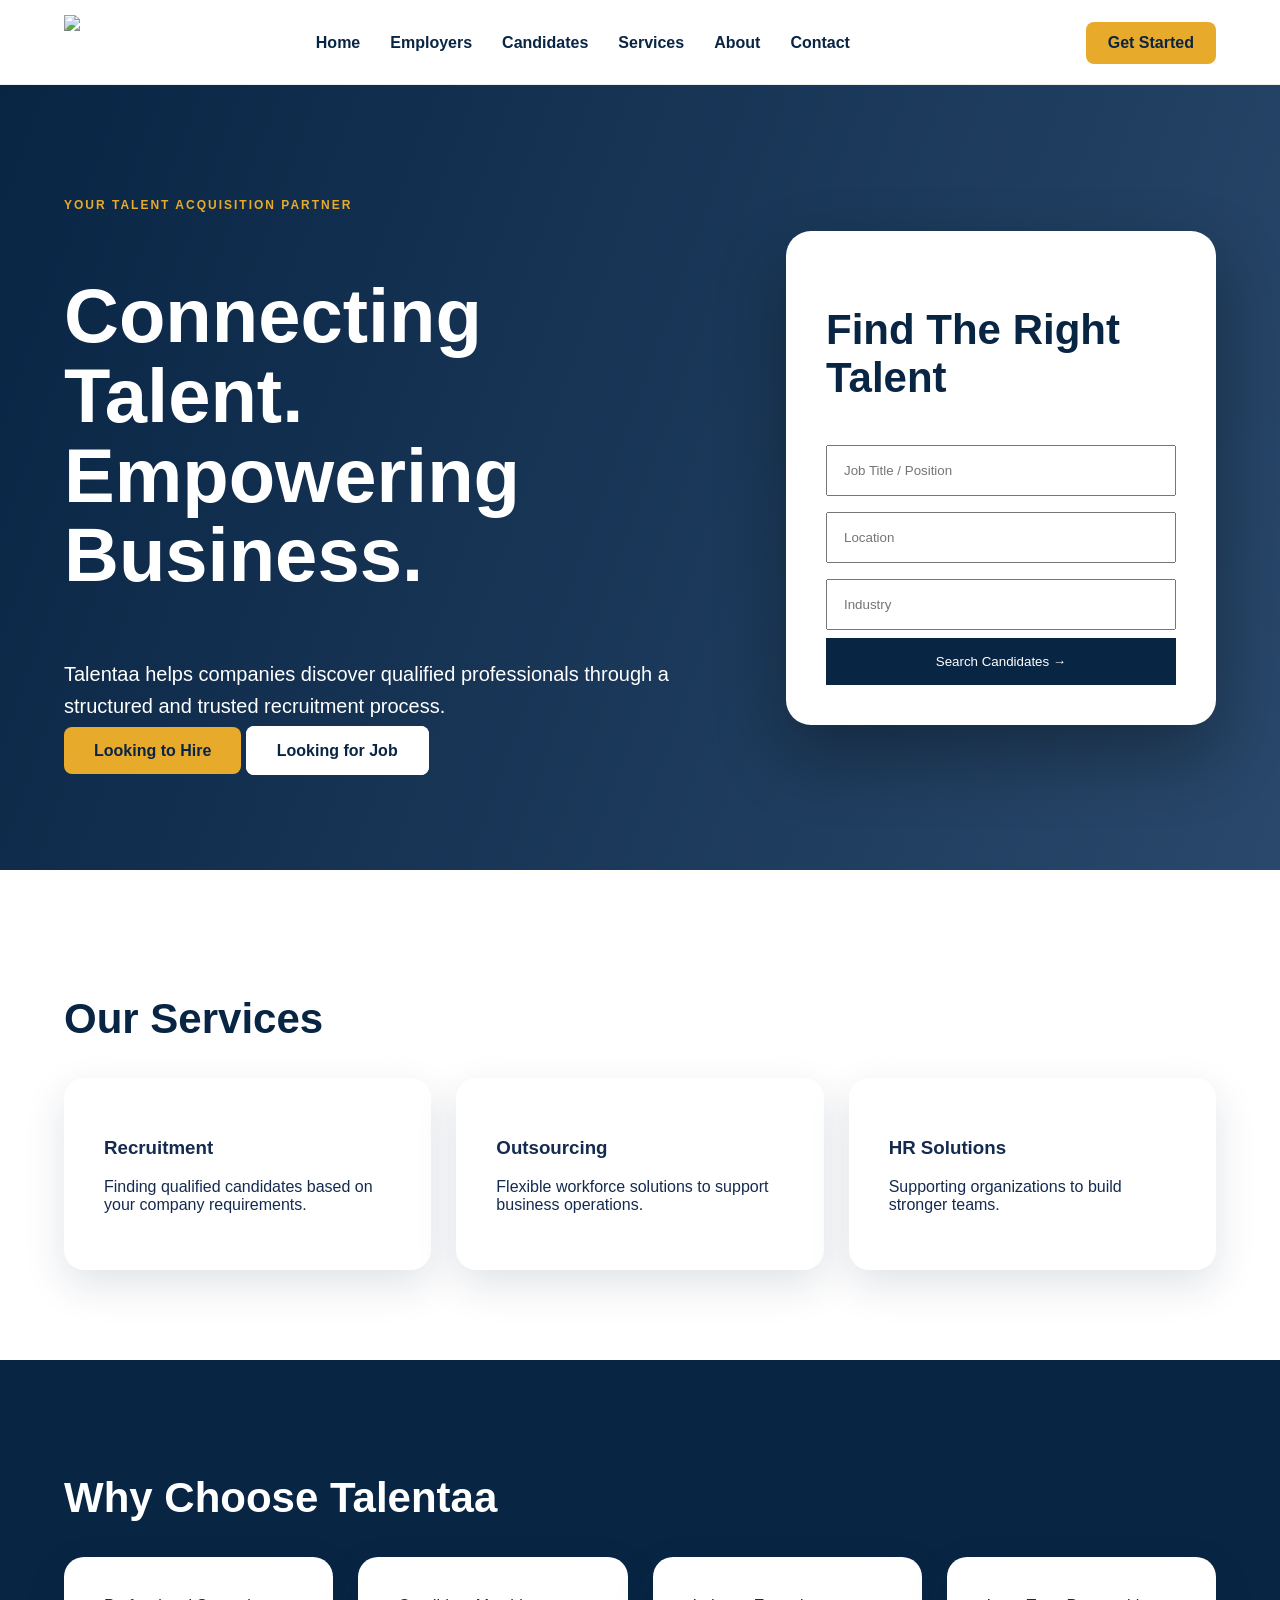
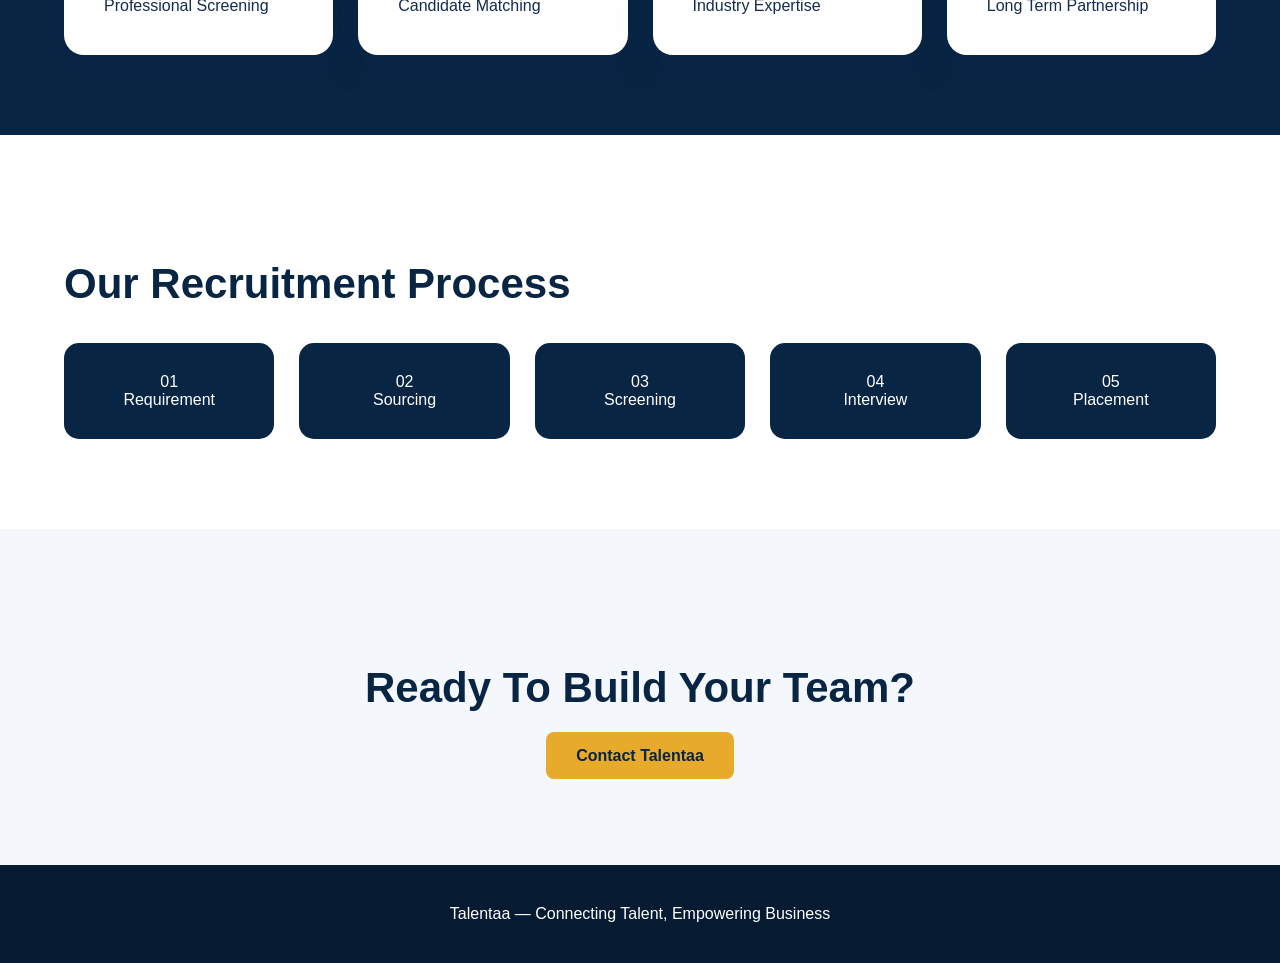
==== index.html @ 890870e4 "Add files via upload" ====
<!DOCTYPE html>
<html lang="en">
<head>
<meta charset="UTF-8">
<meta name="viewport" content="width=device-width, initial-scale=1.0">
<title>Talentaa</title>
<link rel="stylesheet" href="style.css">
</head>
<body>
<header>
<div class="container nav">
<img src="assets/logo.png" class="logo">
<nav><a>Home</a><a>Employers</a><a>Candidates</a><a>Services</a><a>About</a><a>Contact</a></nav>
<a class="btn small">Get Started</a>
</div>
</header>

<section class="hero">
<div class="container hero-grid">
<div>
<span>YOUR TALENT ACQUISITION PARTNER</span>
<h1>Connecting Talent.<br>Empowering Business.</h1>
<p>Talentaa helps companies discover qualified professionals through a structured and trusted recruitment process.</p>
<a class="btn">Looking to Hire</a>
<a class="btn white">Looking for Job</a>
</div>
<div class="search-card">
<h2>Find The Right Talent</h2>
<input placeholder="Job Title / Position">
<input placeholder="Location">
<input placeholder="Industry">
<button>Search Candidates →</button>
</div>
</div>
</section>

<section class="section"><div class="container">
<h2>Our Services</h2>
<div class="cards">
<div class="card"><h3>Recruitment</h3><p>Finding qualified candidates based on your company requirements.</p></div>
<div class="card"><h3>Outsourcing</h3><p>Flexible workforce solutions to support business operations.</p></div>
<div class="card"><h3>HR Solutions</h3><p>Supporting organizations to build stronger teams.</p></div>
</div></div></section>

<section class="dark"><div class="container">
<h2>Why Choose Talentaa</h2>
<div class="features"><div>Professional Screening</div><div>Candidate Matching</div><div>Industry Expertise</div><div>Long Term Partnership</div></div>
</div></section>

<section class="section"><div class="container">
<h2>Our Recruitment Process</h2>
<div class="process"><div>01<br>Requirement</div><div>02<br>Sourcing</div><div>03<br>Screening</div><div>04<br>Interview</div><div>05<br>Placement</div></div>
</div></section>

<section class="cta"><h2>Ready To Build Your Team?</h2><a class="btn">Contact Talentaa</a></section>
<footer>Talentaa — Connecting Talent, Empowering Business</footer>
</body>
</html>
---- style.css ----
*{box-sizing:border-box}body{margin:0;font-family:Arial;color:#142b4f}.container{width:90%;max-width:1500px;margin:auto}
header{height:85px;border-bottom:1px solid #eee}.nav{height:85px;display:flex;align-items:center;justify-content:space-between}.logo{height:55px;width:auto}
nav{display:flex;gap:30px}nav a{font-weight:bold;color:#092544}
.btn{background:#e8aa2b;color:#092544;padding:15px 30px;border-radius:8px;font-weight:bold;text-decoration:none}.small{padding:12px 22px}.white{background:white;border:1px solid white}
.hero{background:linear-gradient(110deg,#092544,#29486b);padding:110px 0;color:white}.hero-grid{display:grid;grid-template-columns:1fr 430px;gap:90px;align-items:center}
.hero span{color:#e8aa2b;letter-spacing:2px;font-size:12px;font-weight:bold}h1{font-size:76px;line-height:1.05}.hero p{font-size:20px;line-height:1.6}
.search-card{background:white;color:#092544;padding:40px;border-radius:25px;box-shadow:0 30px 70px #0005}.search-card input{width:100%;padding:16px;margin:8px 0}.search-card button{width:100%;padding:16px;background:#092544;color:white;border:0}
.section{padding:90px 0}h2{font-size:42px;color:#092544}.cards,.features,.process{display:grid;gap:25px}.cards{grid-template-columns:repeat(3,1fr)}.card,.features div{padding:40px;background:white;border-radius:20px;box-shadow:0 15px 40px #09254420;transition:.3s}.card:hover,.features div:hover{transform:translateY(-8px)}
.dark{background:#092544;padding:80px 0}.dark h2{color:white}.features{grid-template-columns:repeat(4,1fr)}.process{grid-template-columns:repeat(5,1fr)}.process div{background:#092544;color:white;padding:30px;border-radius:15px;text-align:center}.cta{padding:100px;text-align:center;background:#f4f7fb}footer{background:#061b32;color:white;padding:40px;text-align:center}
@media(max-width:900px){nav{display:none}.hero-grid,.cards,.features,.process{grid-template-columns:1fr}h1{font-size:44px}}
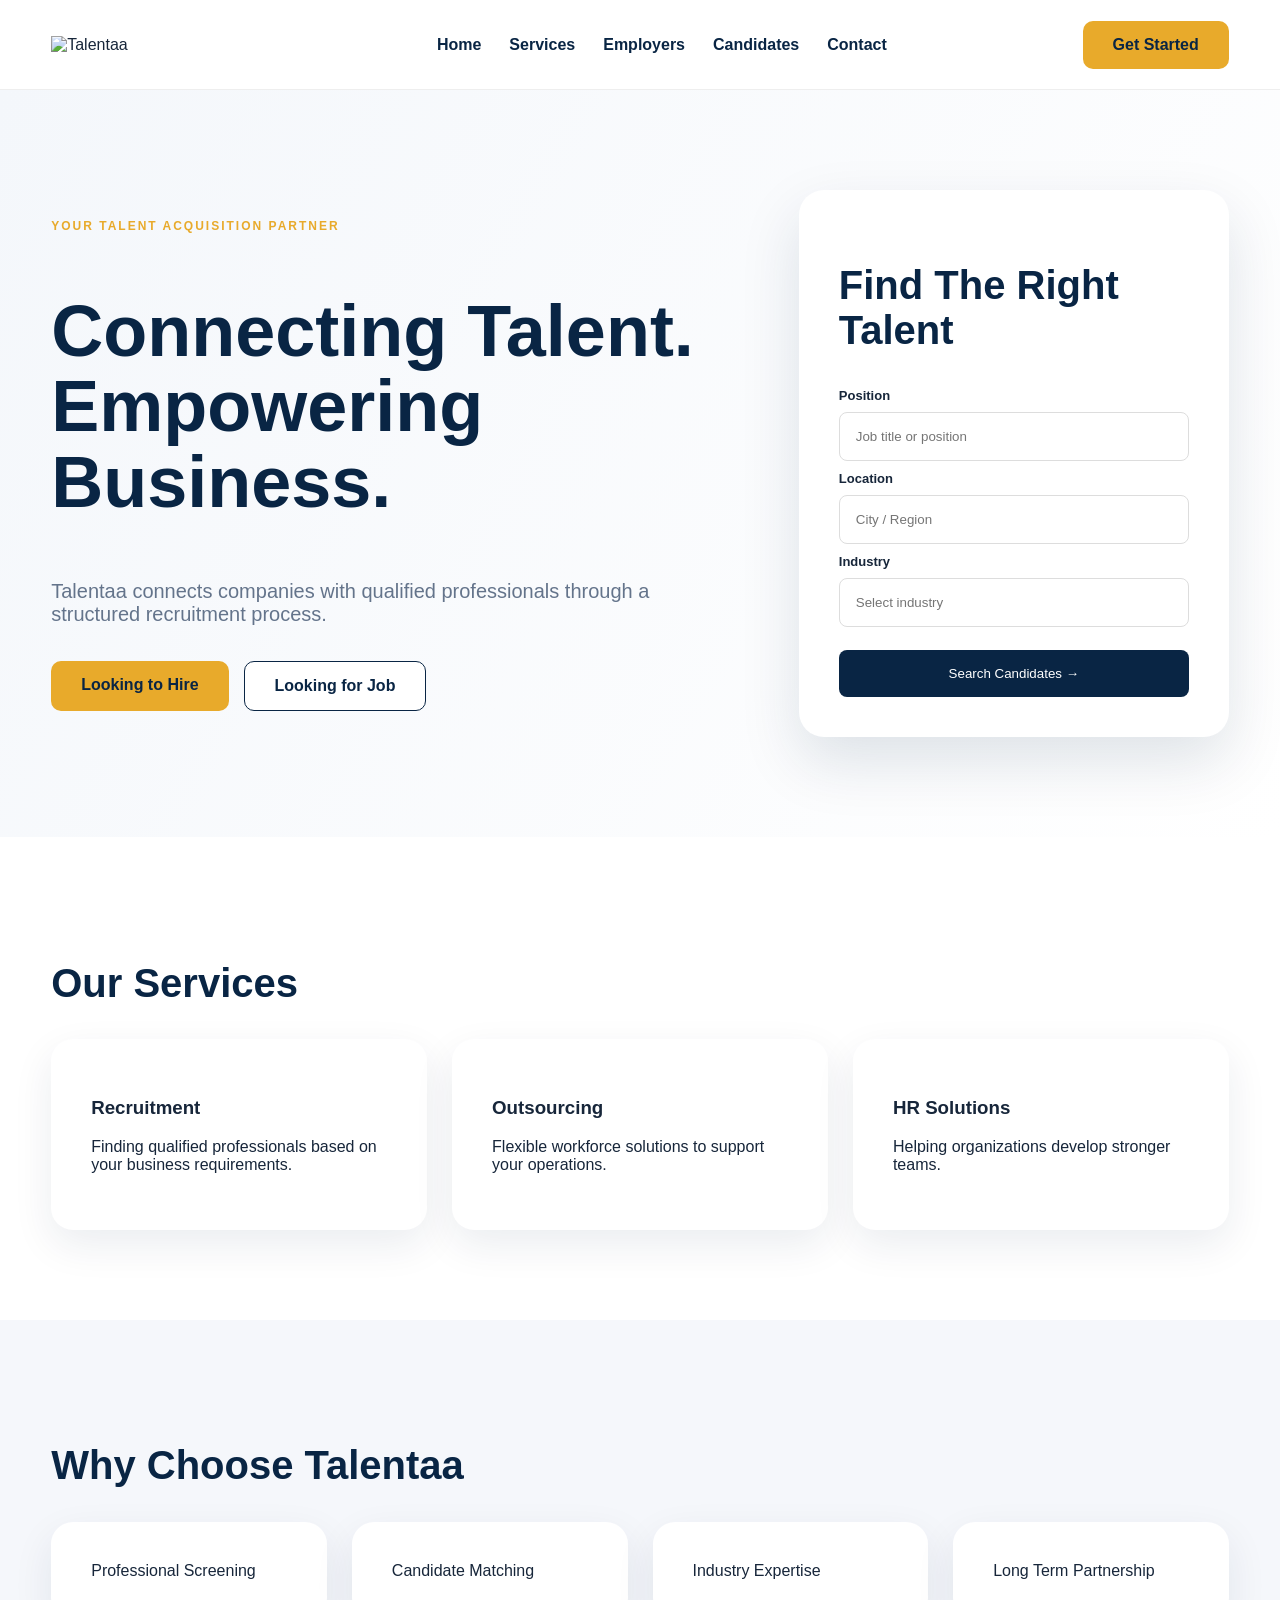
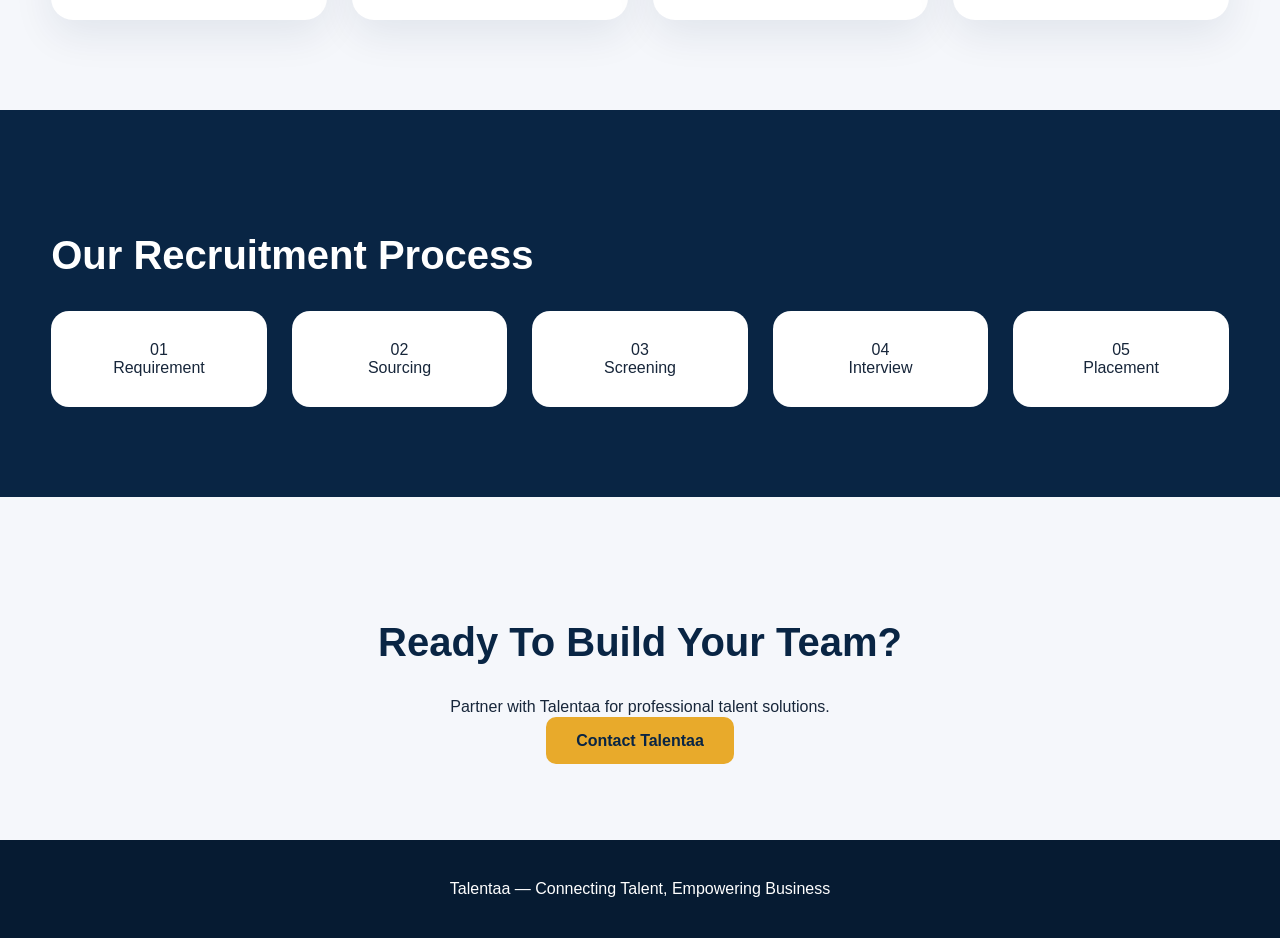
==== commit 7fa42b5d: "Add files via upload" ====
--- a/index.html
+++ b/index.html
@@ -1,58 +1,127 @@
 <!DOCTYPE html>
-<html lang="en">
+<html lang="id">
 <head>
 <meta charset="UTF-8">
 <meta name="viewport" content="width=device-width, initial-scale=1.0">
-<title>Talentaa</title>
+<title>Talentaa | Recruitment Partner</title>
 <link rel="stylesheet" href="style.css">
 </head>
 <body>
+
 <header>
 <div class="container nav">
-<img src="assets/logo.png" class="logo">
-<nav><a>Home</a><a>Employers</a><a>Candidates</a><a>Services</a><a>About</a><a>Contact</a></nav>
-<a class="btn small">Get Started</a>
+
+<div class="brand">
+<img src="assets/logo.png" class="logo" alt="Talentaa">
+</div>
+
+<nav>
+<a href="#">Home</a>
+<a href="#services">Services</a>
+<a href="#employer">Employers</a>
+<a href="#candidate">Candidates</a>
+<a href="#contact">Contact</a>
+</nav>
+
+<a class="btn">Get Started</a>
+
 </div>
 </header>
 
 <section class="hero">
-<div class="container hero-grid">
-<div>
+<div class="container hero-layout">
+
+<div class="hero-copy">
 <span>YOUR TALENT ACQUISITION PARTNER</span>
 <h1>Connecting Talent.<br>Empowering Business.</h1>
-<p>Talentaa helps companies discover qualified professionals through a structured and trusted recruitment process.</p>
+<p>
+Talentaa connects companies with qualified professionals
+through a structured recruitment process.
+</p>
+
+<div class="buttons">
 <a class="btn">Looking to Hire</a>
-<a class="btn white">Looking for Job</a>
+<a class="btn secondary">Looking for Job</a>
 </div>
-<div class="search-card">
+</div>
+
+<div class="talent-search">
 <h2>Find The Right Talent</h2>
-<input placeholder="Job Title / Position">
-<input placeholder="Location">
-<input placeholder="Industry">
+
+<label>Position</label>
+<input placeholder="Job title or position">
+
+<label>Location</label>
+<input placeholder="City / Region">
+
+<label>Industry</label>
+<input placeholder="Select industry">
+
 <button>Search Candidates →</button>
+
+</div>
+
+</div>
+</section>
+
+<section class="services" id="services">
+<div class="container">
+<h2>Our Services</h2>
+
+<div class="cards">
+<div class="card">
+<h3>Recruitment</h3>
+<p>Finding qualified professionals based on your business requirements.</p>
+</div>
+
+<div class="card">
+<h3>Outsourcing</h3>
+<p>Flexible workforce solutions to support your operations.</p>
+</div>
+
+<div class="card">
+<h3>HR Solutions</h3>
+<p>Helping organizations develop stronger teams.</p>
+</div>
+</div>
+
+</div>
+</section>
+
+<section class="trust">
+<div class="container">
+<h2>Why Choose Talentaa</h2>
+<div class="trust-grid">
+<div>Professional Screening</div>
+<div>Candidate Matching</div>
+<div>Industry Expertise</div>
+<div>Long Term Partnership</div>
 </div>
 </div>
 </section>
 
-<section class="section"><div class="container">
-<h2>Our Services</h2>
-<div class="cards">
-<div class="card"><h3>Recruitment</h3><p>Finding qualified candidates based on your company requirements.</p></div>
-<div class="card"><h3>Outsourcing</h3><p>Flexible workforce solutions to support business operations.</p></div>
-<div class="card"><h3>HR Solutions</h3><p>Supporting organizations to build stronger teams.</p></div>
-</div></div></section>
+<section class="process">
+<div class="container">
+<h2>Our Recruitment Process</h2>
+<div class="steps">
+<div>01<br>Requirement</div>
+<div>02<br>Sourcing</div>
+<div>03<br>Screening</div>
+<div>04<br>Interview</div>
+<div>05<br>Placement</div>
+</div>
+</div>
+</section>
 
-<section class="dark"><div class="container">
-<h2>Why Choose Talentaa</h2>
-<div class="features"><div>Professional Screening</div><div>Candidate Matching</div><div>Industry Expertise</div><div>Long Term Partnership</div></div>
-</div></section>
+<section class="cta" id="contact">
+<h2>Ready To Build Your Team?</h2>
+<p>Partner with Talentaa for professional talent solutions.</p>
+<a class="btn">Contact Talentaa</a>
+</section>
 
-<section class="section"><div class="container">
-<h2>Our Recruitment Process</h2>
-<div class="process"><div>01<br>Requirement</div><div>02<br>Sourcing</div><div>03<br>Screening</div><div>04<br>Interview</div><div>05<br>Placement</div></div>
-</div></section>
+<footer>
+Talentaa — Connecting Talent, Empowering Business
+</footer>
 
-<section class="cta"><h2>Ready To Build Your Team?</h2><a class="btn">Contact Talentaa</a></section>
-<footer>Talentaa — Connecting Talent, Empowering Business</footer>
 </body>
-</html>+</html>
--- a/style.css
+++ b/style.css
@@ -1,10 +1,53 @@
-*{box-sizing:border-box}body{margin:0;font-family:Arial;color:#142b4f}.container{width:90%;max-width:1500px;margin:auto}
-header{height:85px;border-bottom:1px solid #eee}.nav{height:85px;display:flex;align-items:center;justify-content:space-between}.logo{height:55px;width:auto}
-nav{display:flex;gap:30px}nav a{font-weight:bold;color:#092544}
-.btn{background:#e8aa2b;color:#092544;padding:15px 30px;border-radius:8px;font-weight:bold;text-decoration:none}.small{padding:12px 22px}.white{background:white;border:1px solid white}
-.hero{background:linear-gradient(110deg,#092544,#29486b);padding:110px 0;color:white}.hero-grid{display:grid;grid-template-columns:1fr 430px;gap:90px;align-items:center}
-.hero span{color:#e8aa2b;letter-spacing:2px;font-size:12px;font-weight:bold}h1{font-size:76px;line-height:1.05}.hero p{font-size:20px;line-height:1.6}
-.search-card{background:white;color:#092544;padding:40px;border-radius:25px;box-shadow:0 30px 70px #0005}.search-card input{width:100%;padding:16px;margin:8px 0}.search-card button{width:100%;padding:16px;background:#092544;color:white;border:0}
-.section{padding:90px 0}h2{font-size:42px;color:#092544}.cards,.features,.process{display:grid;gap:25px}.cards{grid-template-columns:repeat(3,1fr)}.card,.features div{padding:40px;background:white;border-radius:20px;box-shadow:0 15px 40px #09254420;transition:.3s}.card:hover,.features div:hover{transform:translateY(-8px)}
-.dark{background:#092544;padding:80px 0}.dark h2{color:white}.features{grid-template-columns:repeat(4,1fr)}.process{grid-template-columns:repeat(5,1fr)}.process div{background:#092544;color:white;padding:30px;border-radius:15px;text-align:center}.cta{padding:100px;text-align:center;background:#f4f7fb}footer{background:#061b32;color:white;padding:40px;text-align:center}
-@media(max-width:900px){nav{display:none}.hero-grid,.cards,.features,.process{grid-template-columns:1fr}h1{font-size:44px}}+*{box-sizing:border-box}
+body{margin:0;font-family:Arial,sans-serif;color:#17263a}
+.container{width:92%;max-width:1300px;margin:auto}
+
+header{height:90px;background:white;border-bottom:1px solid #eee}
+.nav{height:90px;display:flex;align-items:center;justify-content:space-between}
+
+.logo{width:190px;height:auto;display:block}
+
+nav{display:flex;gap:28px}
+nav a{text-decoration:none;color:#092544;font-weight:600}
+
+.btn{background:#e8aa2b;color:#092544;padding:15px 30px;border-radius:10px;text-decoration:none;font-weight:bold;transition:.3s}
+.btn:hover{transform:translateY(-4px);box-shadow:0 15px 35px #0002}
+.secondary{background:white;border:1px solid #092544}
+
+.hero{background:linear-gradient(120deg,#f4f7fb,#fff);padding:100px 0}
+.hero-layout{display:grid;grid-template-columns:1fr 430px;gap:90px;align-items:center}
+
+.hero-copy span{color:#e8aa2b;font-size:12px;font-weight:bold;letter-spacing:2px}
+h1{font-size:72px;line-height:1.05;color:#092544}
+.hero-copy p{font-size:20px;color:#64748b}
+.buttons{display:flex;gap:15px;margin-top:35px}
+
+.talent-search{background:white;padding:40px;border-radius:25px;box-shadow:0 25px 60px #09254420}
+.talent-search input{width:100%;padding:16px;margin:8px 0;border:1px solid #ddd;border-radius:8px}
+.talent-search label{font-weight:bold;font-size:13px}
+.talent-search button{width:100%;padding:16px;background:#092544;color:white;border:0;border-radius:8px;margin-top:15px}
+
+section{padding:90px 0}
+h2{font-size:40px;color:#092544}
+
+.cards,.trust-grid,.steps{display:grid;gap:25px}
+.cards{grid-template-columns:repeat(3,1fr)}
+.card,.trust-grid div{background:white;padding:40px;border-radius:22px;box-shadow:0 15px 40px #09254415;transition:.3s}
+.card:hover,.trust-grid div:hover{transform:translateY(-8px)}
+
+.trust{background:#f5f7fb}
+.trust-grid{grid-template-columns:repeat(4,1fr)}
+
+.process{background:#092544}
+.process h2{color:white}
+.steps{grid-template-columns:repeat(5,1fr)}
+.steps div{background:white;padding:30px;border-radius:18px;text-align:center}
+
+.cta{text-align:center;background:#f5f7fb}
+footer{background:#061b32;color:white;padding:40px;text-align:center}
+
+@media(max-width:900px){
+nav{display:none}
+.hero-layout,.cards,.trust-grid,.steps{grid-template-columns:1fr}
+h1{font-size:42px}
+}
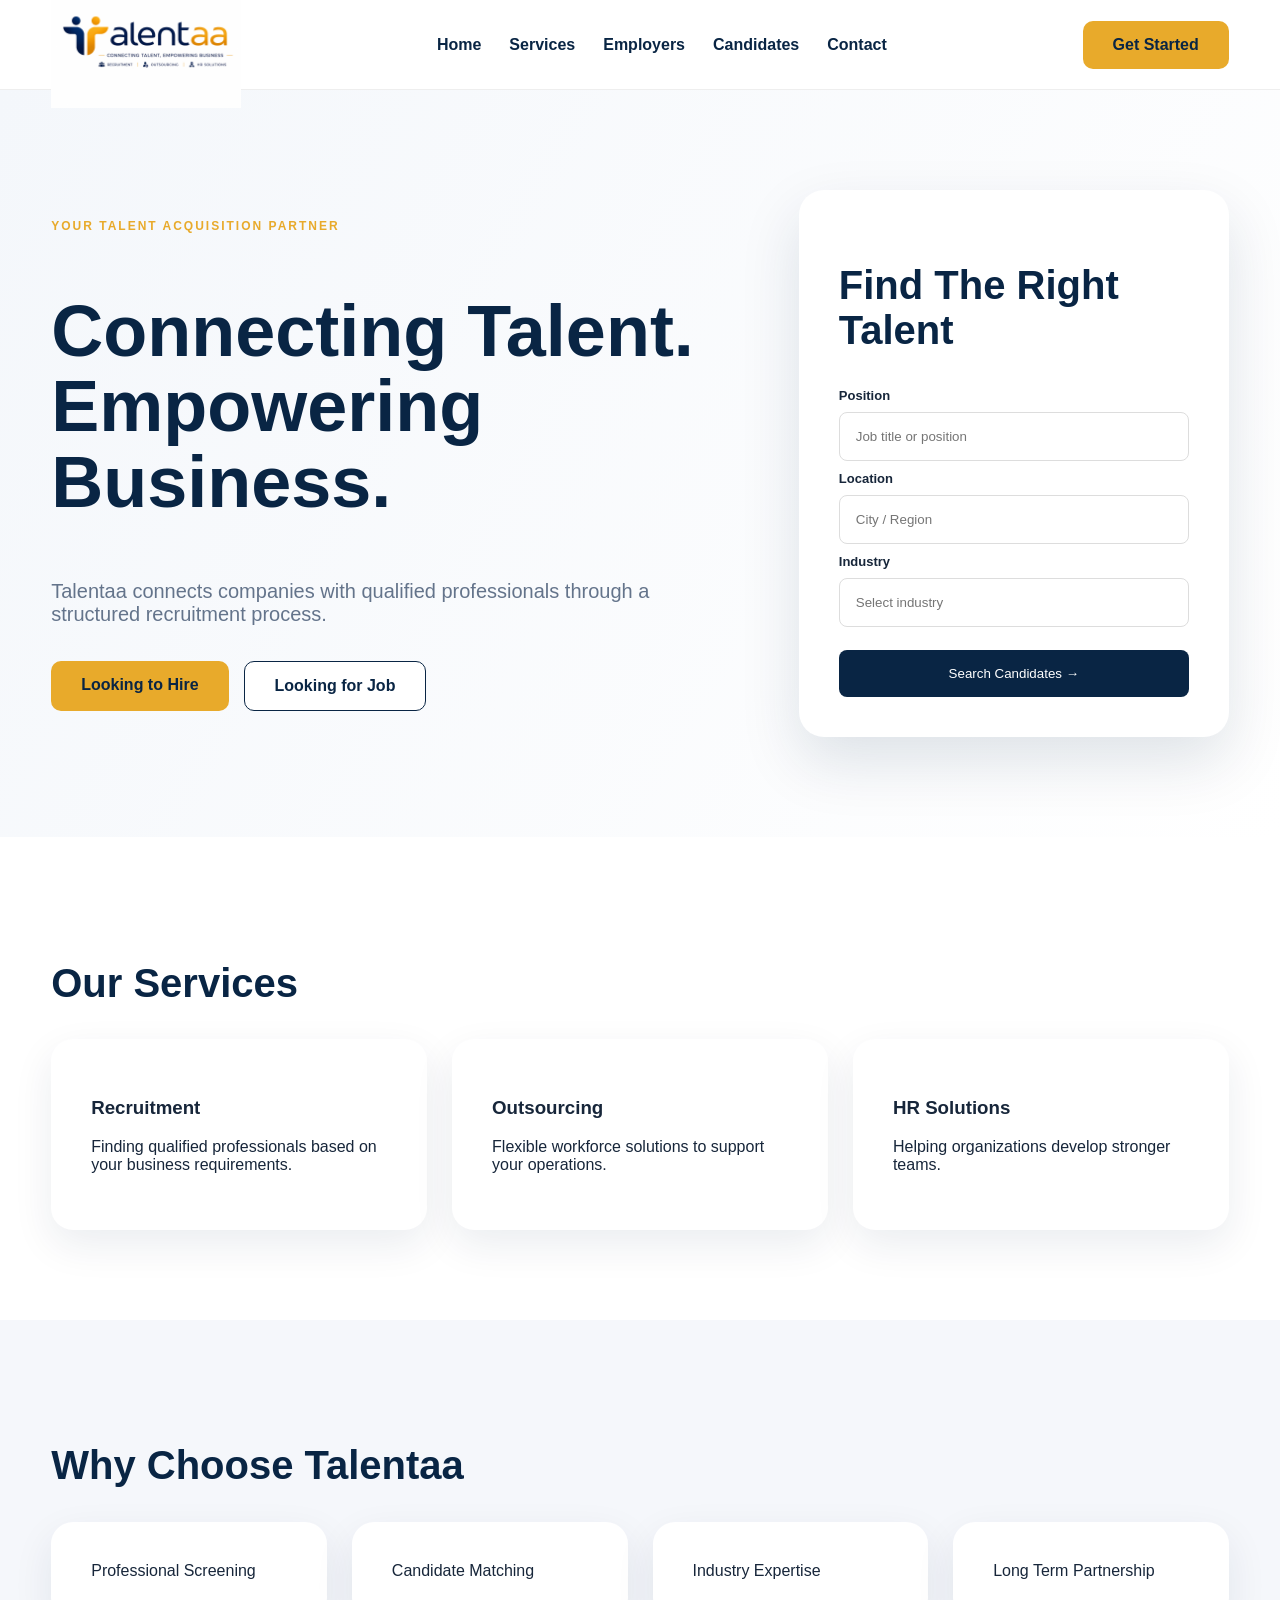
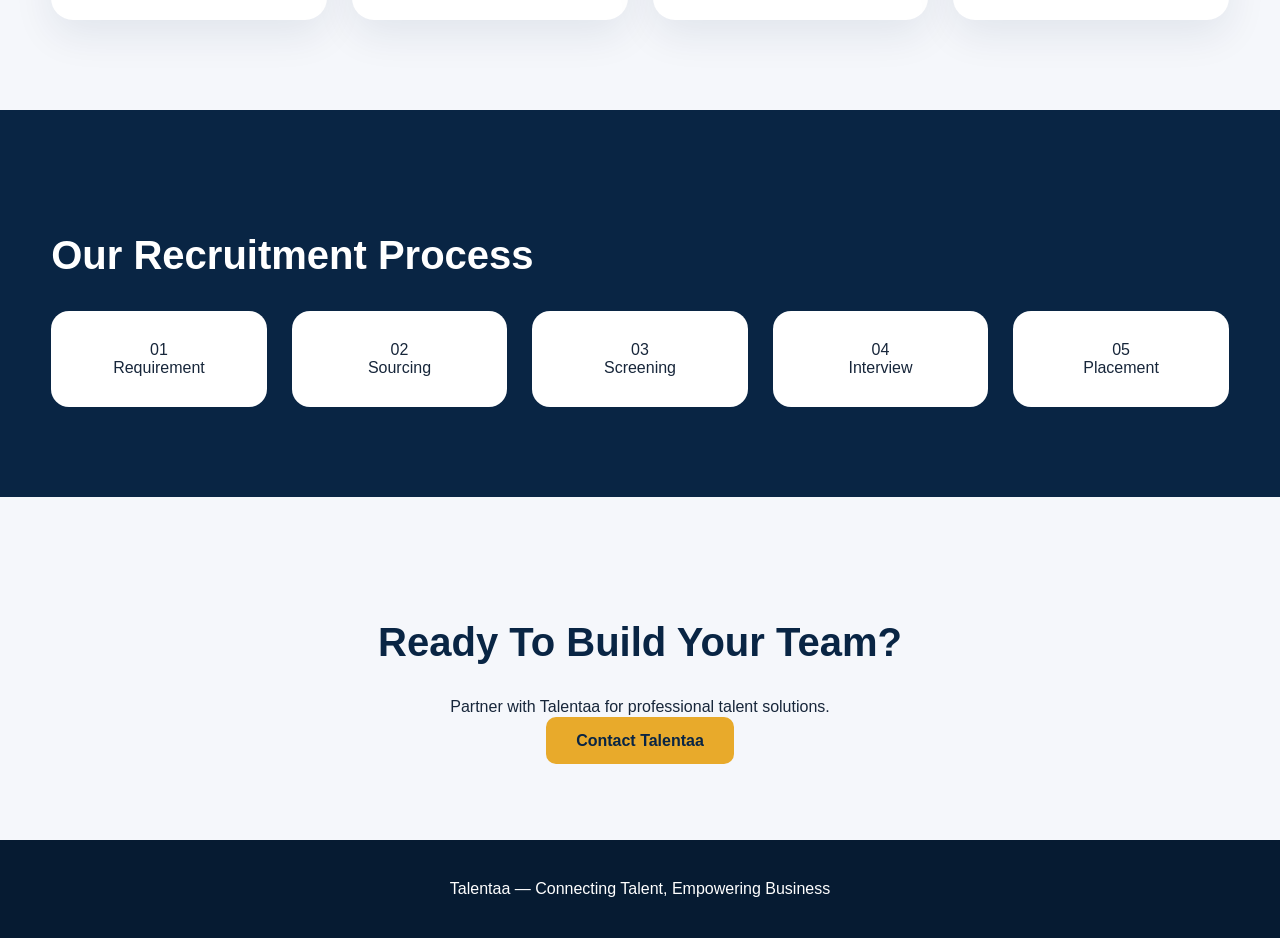
==== commit 9f22df38: "Update index.html" ====
--- a/index.html
+++ b/index.html
@@ -12,7 +12,7 @@
 <div class="container nav">
 
 <div class="brand">
-<img src="assets/logo.png" class="logo" alt="Talentaa">
+<img src="logo.jpg" class="logo" alt="Talentaa">
 </div>
 
 <nav>
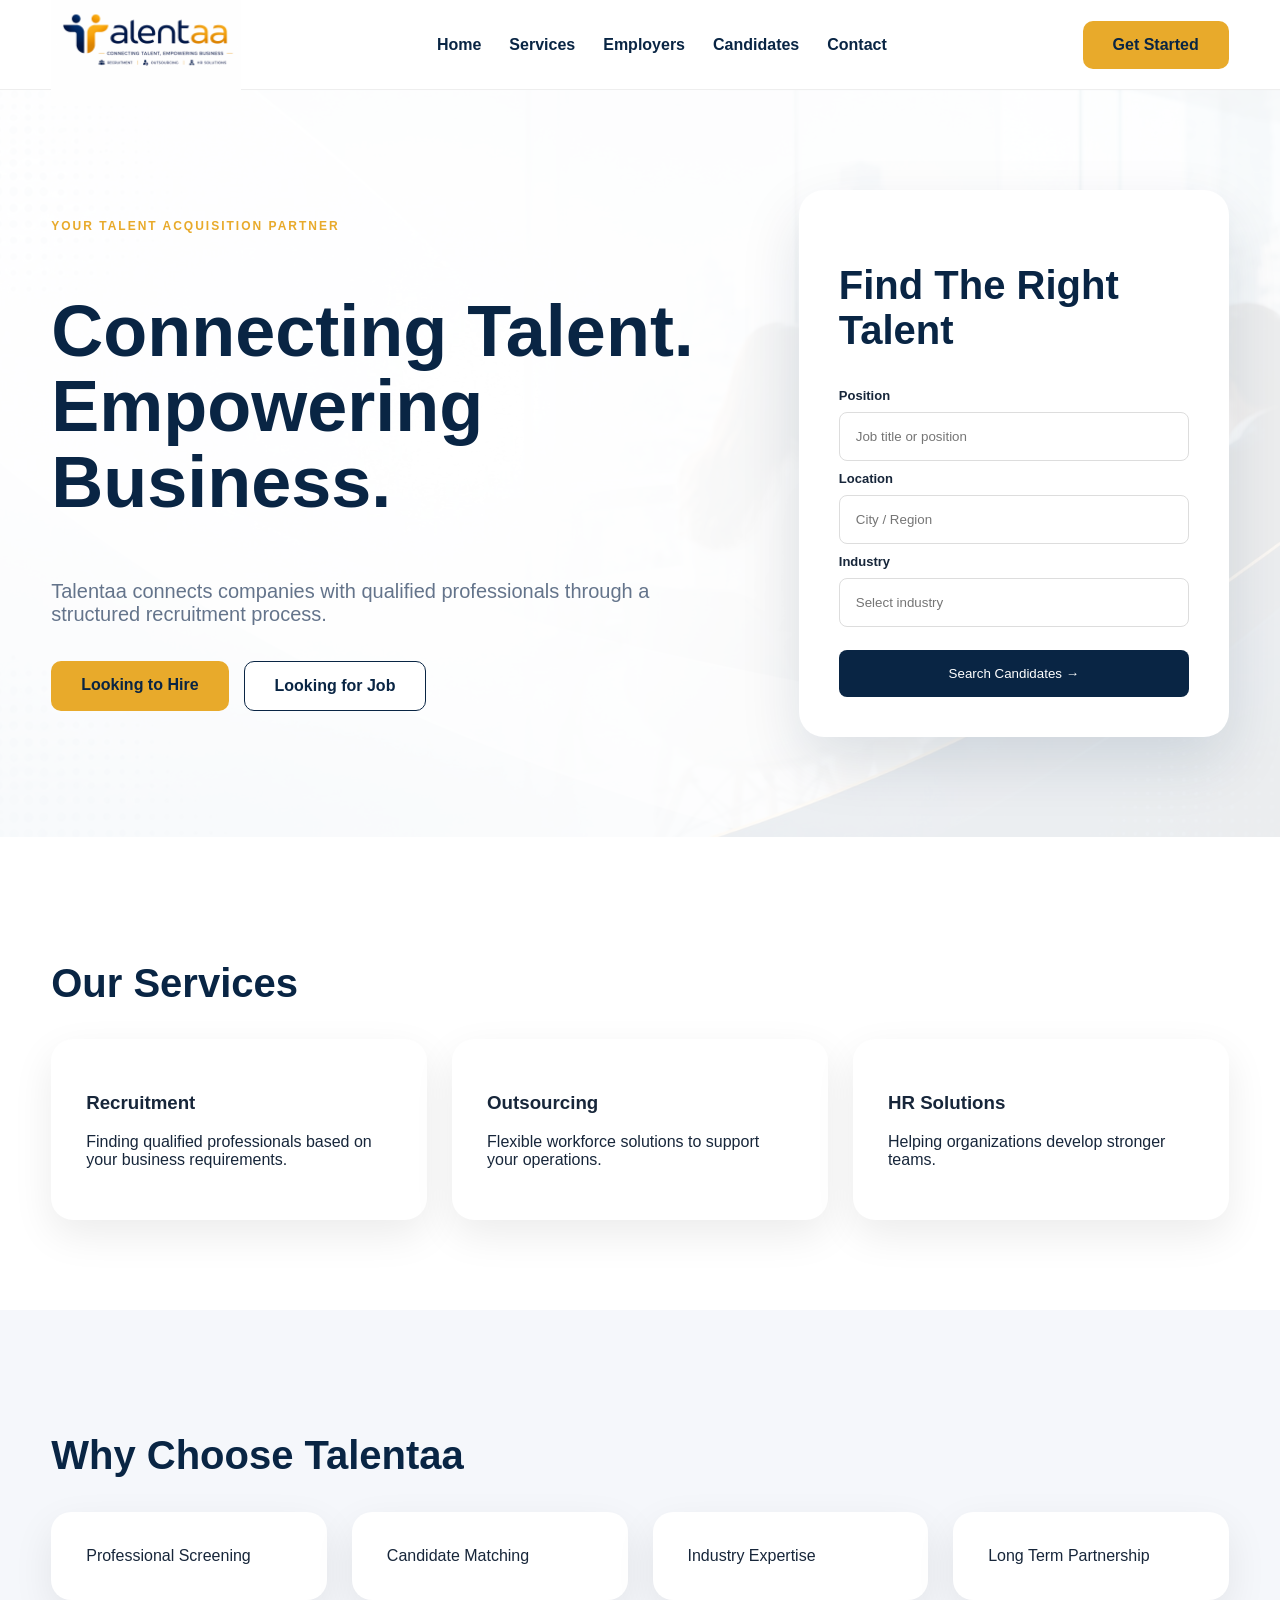
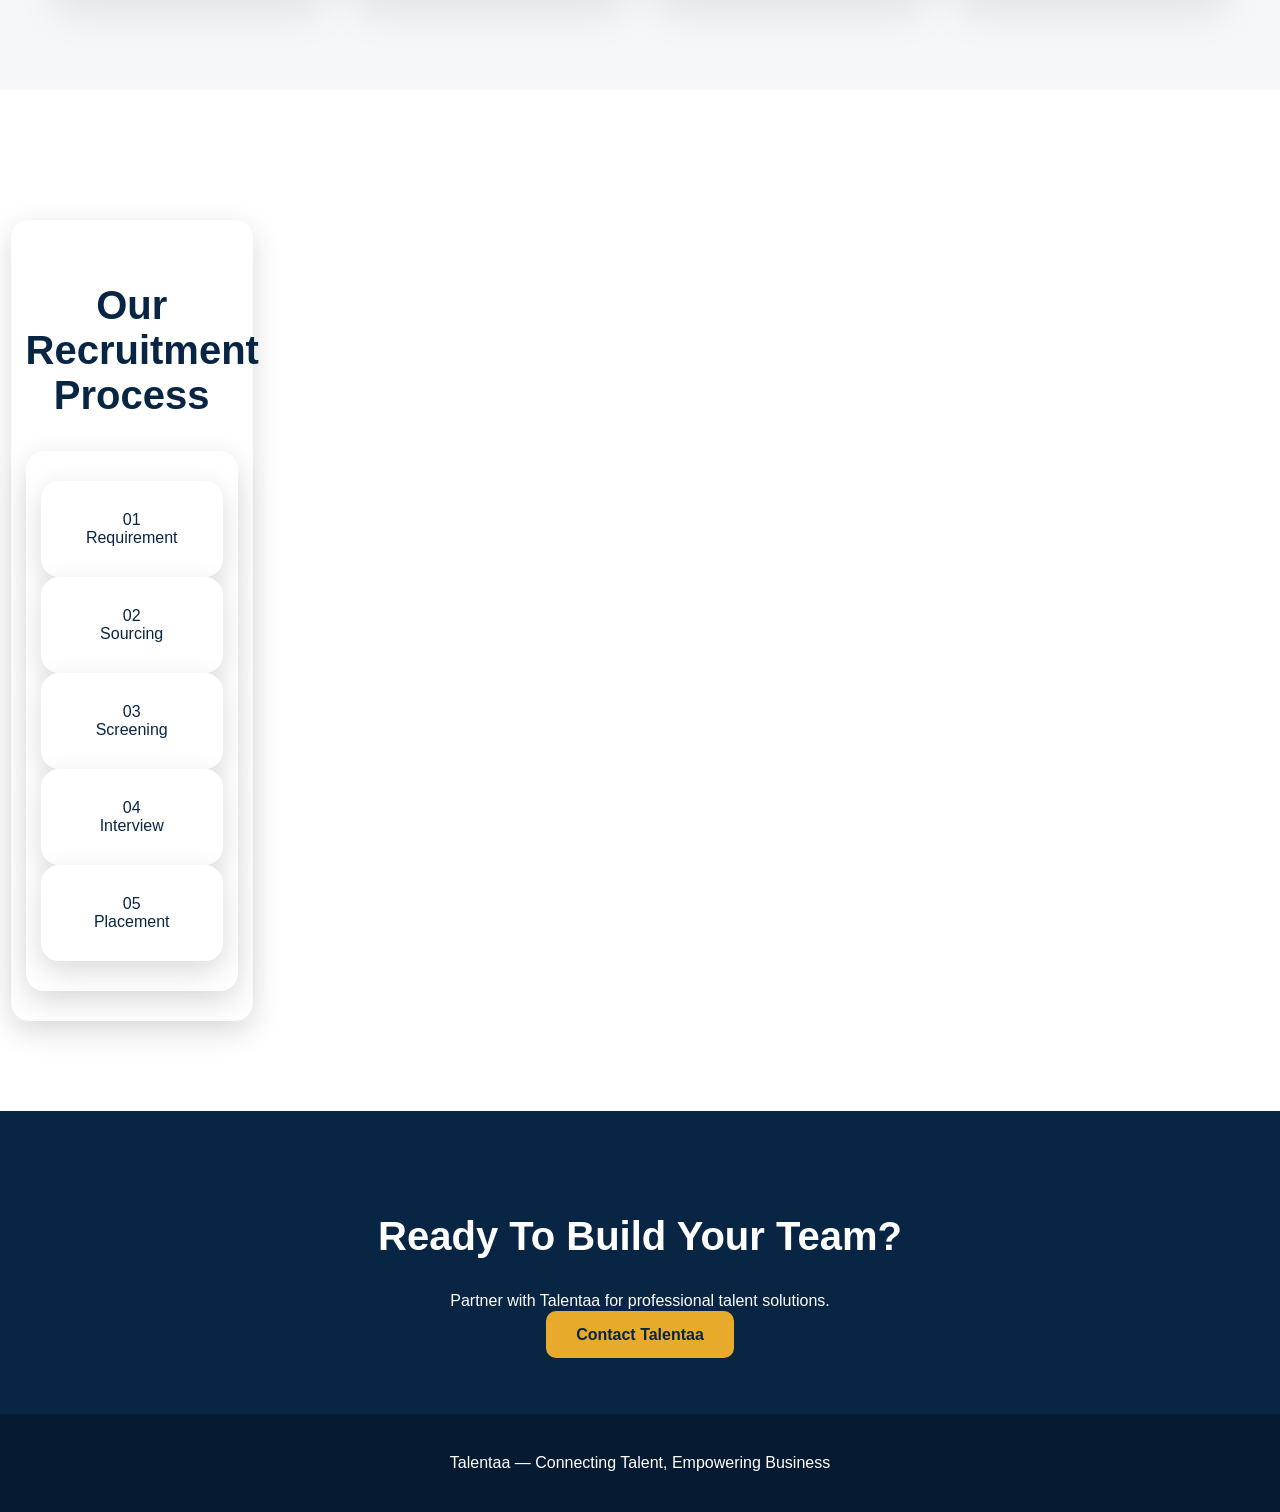
==== commit 00d04ca3: "Update index.html" ====
--- a/index.html
+++ b/index.html
@@ -16,11 +16,11 @@
 </div>
 
 <nav>
-<a href="#">Home</a>
-<a href="#services">Services</a>
-<a href="#employer">Employers</a>
-<a href="#candidate">Candidates</a>
-<a href="#contact">Contact</a>
+  <a href="index.html">Home</a>
+  <a href="services.html">Services</a>
+  <a href="employers.html">Employers</a>
+  <a href="candidates.html">Candidates</a>
+  <a href="contact.html">Contact</a>
 </nav>
 
 <a class="btn">Get Started</a>
--- a/style.css
+++ b/style.css
@@ -1,53 +1,890 @@
-*{box-sizing:border-box}
-body{margin:0;font-family:Arial,sans-serif;color:#17263a}
-.container{width:92%;max-width:1300px;margin:auto}
-
-header{height:90px;background:white;border-bottom:1px solid #eee}
-.nav{height:90px;display:flex;align-items:center;justify-content:space-between}
-
-.logo{width:190px;height:auto;display:block}
-
-nav{display:flex;gap:28px}
-nav a{text-decoration:none;color:#092544;font-weight:600}
-
-.btn{background:#e8aa2b;color:#092544;padding:15px 30px;border-radius:10px;text-decoration:none;font-weight:bold;transition:.3s}
-.btn:hover{transform:translateY(-4px);box-shadow:0 15px 35px #0002}
-.secondary{background:white;border:1px solid #092544}
-
-.hero{background:linear-gradient(120deg,#f4f7fb,#fff);padding:100px 0}
-.hero-layout{display:grid;grid-template-columns:1fr 430px;gap:90px;align-items:center}
-
-.hero-copy span{color:#e8aa2b;font-size:12px;font-weight:bold;letter-spacing:2px}
-h1{font-size:72px;line-height:1.05;color:#092544}
-.hero-copy p{font-size:20px;color:#64748b}
-.buttons{display:flex;gap:15px;margin-top:35px}
-
-.talent-search{background:white;padding:40px;border-radius:25px;box-shadow:0 25px 60px #09254420}
-.talent-search input{width:100%;padding:16px;margin:8px 0;border:1px solid #ddd;border-radius:8px}
-.talent-search label{font-weight:bold;font-size:13px}
-.talent-search button{width:100%;padding:16px;background:#092544;color:white;border:0;border-radius:8px;margin-top:15px}
-
-section{padding:90px 0}
-h2{font-size:40px;color:#092544}
-
-.cards,.trust-grid,.steps{display:grid;gap:25px}
-.cards{grid-template-columns:repeat(3,1fr)}
-.card,.trust-grid div{background:white;padding:40px;border-radius:22px;box-shadow:0 15px 40px #09254415;transition:.3s}
-.card:hover,.trust-grid div:hover{transform:translateY(-8px)}
-
-.trust{background:#f5f7fb}
-.trust-grid{grid-template-columns:repeat(4,1fr)}
-
-.process{background:#092544}
-.process h2{color:white}
-.steps{grid-template-columns:repeat(5,1fr)}
-.steps div{background:white;padding:30px;border-radius:18px;text-align:center}
-
-.cta{text-align:center;background:#f5f7fb}
-footer{background:#061b32;color:white;padding:40px;text-align:center}
+/* =================================
+GLOBAL
+================================= */
+
+*{
+    box-sizing:border-box;
+}
+
+body{
+
+    margin:0;
+
+    font-family:
+    Arial,
+    Helvetica,
+    sans-serif;
+
+    color:#17263a;
+
+}
+
+
+.container{
+
+    width:92%;
+    max-width:1300px;
+    margin:auto;
+
+}
+
+
+/* =================================
+HEADER
+================================= */
+
+
+header{
+
+    height:90px;
+
+    background:white;
+
+    border-bottom:1px solid #eee;
+
+}
+
+
+.nav{
+
+    height:90px;
+
+    display:flex;
+
+    align-items:center;
+
+    justify-content:space-between;
+
+}
+
+
+.logo{
+
+    width:190px;
+
+}
+
+
+nav{
+
+    display:flex;
+
+    gap:28px;
+
+}
+
+
+nav a{
+
+    text-decoration:none;
+
+    color:#092544;
+
+    font-weight:600;
+
+}
+
+
+.btn{
+
+    background:#e8aa2b;
+
+    color:#092544;
+
+    padding:15px 30px;
+
+    border-radius:10px;
+
+    text-decoration:none;
+
+    font-weight:bold;
+
+    transition:.3s;
+
+}
+
+
+.btn:hover{
+
+    transform:translateY(-4px);
+
+    box-shadow:
+    0 15px 35px #0002;
+
+}
+
+
+.secondary{
+
+    background:white;
+
+    border:1px solid #092544;
+
+}
+
+
+
+/* =================================
+GENERAL SECTION
+================================= */
+
+
+section{
+
+    padding:90px 0;
+
+}
+
+
+h1{
+
+    font-size:72px;
+
+    line-height:1.05;
+
+    color:#092544;
+
+}
+
+
+h2{
+
+    font-size:40px;
+
+    color:#092544;
+
+}
+
+
+
+/* =================================
+HOME HERO
+================================= */
+
+
+.hero{
+
+    background:
+    linear-gradient(
+    rgba(255,255,255,.92),
+    rgba(255,255,255,.92)
+    ),
+    url("hero.jpg");
+
+
+    background-size:cover;
+
+    background-position:center;
+
+    padding:100px 0;
+
+}
+
+
+
+.hero-layout{
+
+    display:grid;
+
+    grid-template-columns:
+    1fr 430px;
+
+    gap:90px;
+
+    align-items:center;
+
+}
+
+
+
+.hero-copy span{
+
+    color:#e8aa2b;
+
+    font-size:12px;
+
+    font-weight:bold;
+
+    letter-spacing:2px;
+
+}
+
+
+.hero-copy p{
+
+    font-size:20px;
+
+    color:#64748b;
+
+}
+
+
+.buttons{
+
+    display:flex;
+
+    gap:15px;
+
+    margin-top:35px;
+
+}
+
+
+
+
+/* =================================
+SEARCH BOX
+================================= */
+
+
+.talent-search{
+
+    background:white;
+
+    padding:40px;
+
+    border-radius:25px;
+
+    box-shadow:
+    0 25px 60px #09254420;
+
+}
+
+
+.talent-search input{
+
+    width:100%;
+
+    padding:16px;
+
+    margin:8px 0;
+
+    border:1px solid #ddd;
+
+    border-radius:8px;
+
+}
+
+
+.talent-search label{
+
+    font-size:13px;
+
+    font-weight:bold;
+
+}
+
+
+.talent-search button{
+
+    width:100%;
+
+    padding:16px;
+
+    margin-top:15px;
+
+    background:#092544;
+
+    color:white;
+
+    border:none;
+
+    border-radius:8px;
+
+}
+
+
+
+/* =================================
+CARDS
+================================= */
+
+
+.cards{
+
+    display:grid;
+
+    grid-template-columns:
+    repeat(3,1fr);
+
+    gap:25px;
+
+}
+
+
+.card{
+
+    background:white;
+
+    padding:35px;
+
+    border-radius:22px;
+
+    box-shadow:
+    0 15px 40px rgba(0,0,0,.08);
+
+    transition:.3s;
+
+}
+
+
+
+.card:hover{
+
+    transform:translateY(-8px);
+
+}
+
+
+
+/* =================================
+EMPLOYERS HERO
+================================= */
+
+
+.inner-hero{
+
+    background:
+    linear-gradient(
+    120deg,
+    #f4f7fb,
+    #ffffff
+    );
+
+    padding:90px 0;
+
+}
+
+
+
+.inner-hero span{
+
+    color:#e8aa2b;
+
+    font-size:12px;
+
+    letter-spacing:2px;
+
+    font-weight:bold;
+
+}
+
+
+.inner-hero h1{
+
+    font-size:52px;
+
+}
+
+
+
+.inner-hero p{
+
+    max-width:650px;
+
+    color:#526b89;
+
+    font-size:18px;
+
+}
+
+
+
+
+.hero-flex{
+
+    display:grid;
+
+    grid-template-columns:
+    1fr 1fr;
+
+    gap:70px;
+
+    align-items:center;
+
+}
+
+
+
+
+.hero-image-box{
+
+
+    height:380px;
+
+
+    background:
+    linear-gradient(
+    135deg,
+    #092544,
+    #294f78
+    );
+
+
+    border-radius:28px;
+
+
+    display:flex;
+
+    align-items:center;
+
+    justify-content:center;
+
+
+    box-shadow:
+    0 25px 60px rgba(9,37,68,.25);
+
+
+    transition:.3s;
+
+
+}
+
+
+
+.hero-image-box:hover{
+
+    transform:translateY(-8px);
+
+}
+
+
+
+
+
+.mini-card{
+
+
+    width:300px;
+
+
+    background:white;
+
+
+    padding:35px;
+
+
+    border-radius:20px;
+
+
+    box-shadow:
+    0 20px 50px rgba(0,0,0,.15);
+
+
+}
+
+
+
+.mini-card h3{
+
+    color:#092544;
+
+    font-size:22px;
+
+}
+
+
+.mini-card p{
+
+    color:#60738a;
+
+}
+
+
+
+
+.mini-card::after{
+
+
+content:
+"98% Match | Verified Candidate | Ready Interview";
+
+
+display:block;
+
+
+margin-top:20px;
+
+
+background:#f4f7fb;
+
+
+padding:15px;
+
+
+border-radius:12px;
+
+
+font-size:13px;
+
+
+color:#092544;
+
+
+}
+
+
+
+/* =================================
+WHY CHOOSE
+================================= */
+
+
+.trust{
+
+    background:#f5f7fb;
+
+}
+
+
+.trust-grid{
+
+
+display:grid;
+
+
+grid-template-columns:
+repeat(4,1fr);
+
+
+gap:25px;
+
+
+}
+
+
+.trust-grid div{
+
+
+background:white;
+
+
+padding:35px;
+
+
+border-radius:20px;
+
+
+box-shadow:
+0 15px 40px rgba(0,0,0,.08);
+
+
+transition:.3s;
+
+
+}
+
+
+.trust-grid div:hover{
+
+transform:translateY(-8px);
+
+}
+
+
+
+/* =================================
+PROCESS
+================================= */
+
+
+.process-section{
+
+
+background:#092544;
+
+
+padding:80px 0;
+
+
+}
+
+
+.process-section h2{
+
+color:white;
+
+}
+
+
+
+.process{
+
+
+display:grid;
+
+
+grid-template-columns:
+repeat(5,1fr);
+
+
+gap:20px;
+
+
+margin-top:40px;
+
+
+}
+
+
+
+.process div{
+
+
+background:white;
+
+
+color:#092544;
+
+
+padding:30px 15px;
+
+
+border-radius:18px;
+
+
+text-align:center;
+
+
+box-shadow:
+0 10px 30px rgba(0,0,0,.15);
+
+
+}
+
+
+
+
+.process b{
+
+
+display:block;
+
+
+font-size:26px;
+
+
+color:#e8aa2b;
+
+
+margin-bottom:10px;
+
+
+}
+
+
+
+/* =================================
+FORM
+================================= */
+
+
+.form-layout{
+
+
+display:grid;
+
+
+grid-template-columns:
+1fr 1fr;
+
+
+gap:60px;
+
+
+align-items:start;
+
+
+}
+
+
+
+
+.form-card{
+
+
+background:white;
+
+
+padding:40px;
+
+
+border-radius:25px;
+
+
+box-shadow:
+0 20px 50px rgba(0,0,0,.12);
+
+
+}
+
+
+
+.form-card input,
+.form-card select{
+
+
+width:100%;
+
+
+height:50px;
+
+
+padding:0 15px;
+
+
+margin-bottom:15px;
+
+
+border:1px solid #ddd;
+
+
+border-radius:8px;
+
+
+}
+
+
+
+.form-card .btn{
+
+
+width:100%;
+
+
+}
+
+
+
+/* =================================
+CTA FOOTER
+================================= */
+
+
+.cta{
+
+
+background:#092544;
+
+
+color:white;
+
+
+text-align:center;
+
+
+padding:70px 20px;
+
+
+}
+
+
+.cta h2{
+
+color:white;
+
+}
+
+
+
+footer{
+
+
+background:#061b32;
+
+
+color:white;
+
+
+padding:40px;
+
+
+text-align:center;
+
+
+}
+
+
+
+/* =================================
+MOBILE
+================================= */
+
 
 @media(max-width:900px){
-nav{display:none}
-.hero-layout,.cards,.trust-grid,.steps{grid-template-columns:1fr}
-h1{font-size:42px}
-}
+
+
+nav{
+
+display:none;
+
+}
+
+
+
+.hero-layout,
+.hero-flex,
+.form-layout{
+
+grid-template-columns:1fr;
+
+}
+
+
+
+.cards{
+
+grid-template-columns:1fr;
+
+}
+
+
+
+.trust-grid{
+
+grid-template-columns:1fr;
+
+}
+
+
+
+.process{
+
+grid-template-columns:1fr;
+
+}
+
+
+
+h1{
+
+font-size:42px;
+
+}
+
+
+
+.inner-hero h1{
+
+font-size:38px;
+
+}
+
+
+
+.hero-image-box{
+
+height:280px;
+
+}
+
+
+
+.mini-card{
+
+width:90%;
+
+}
+
+
+}
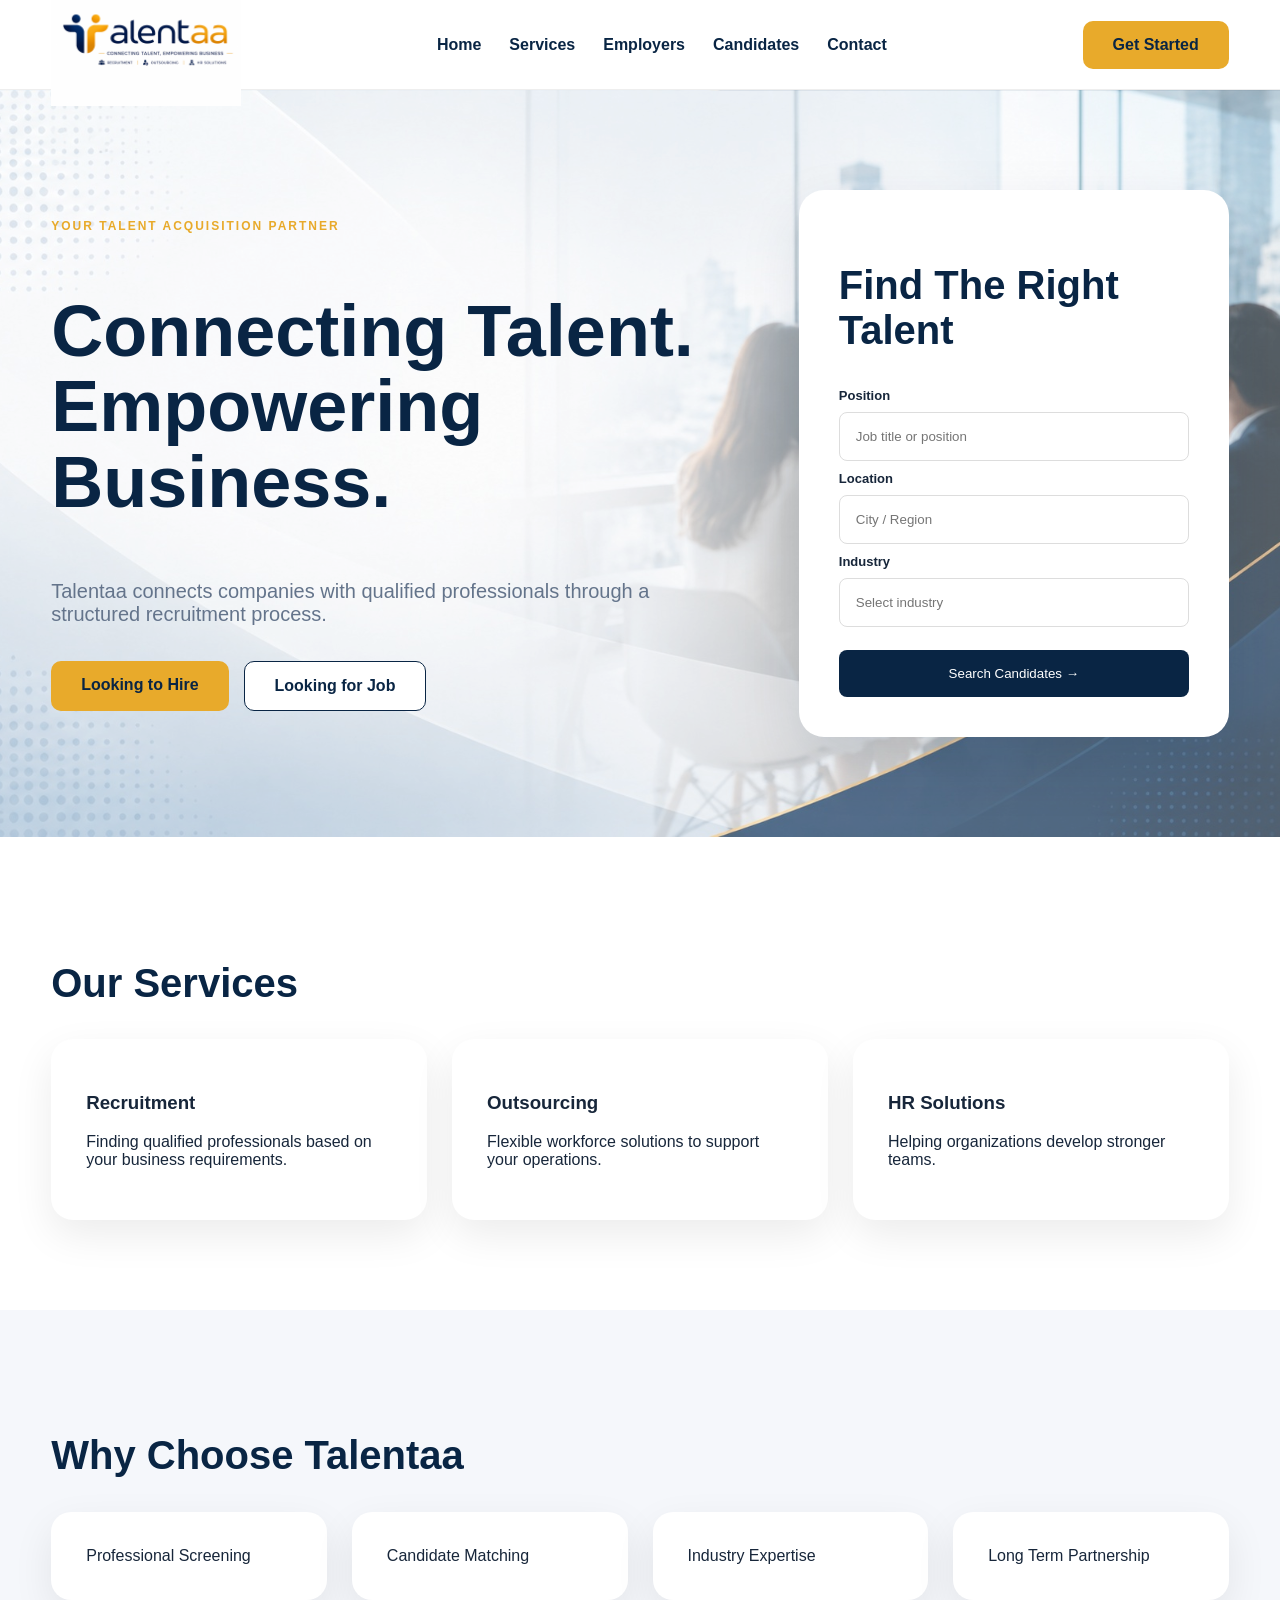
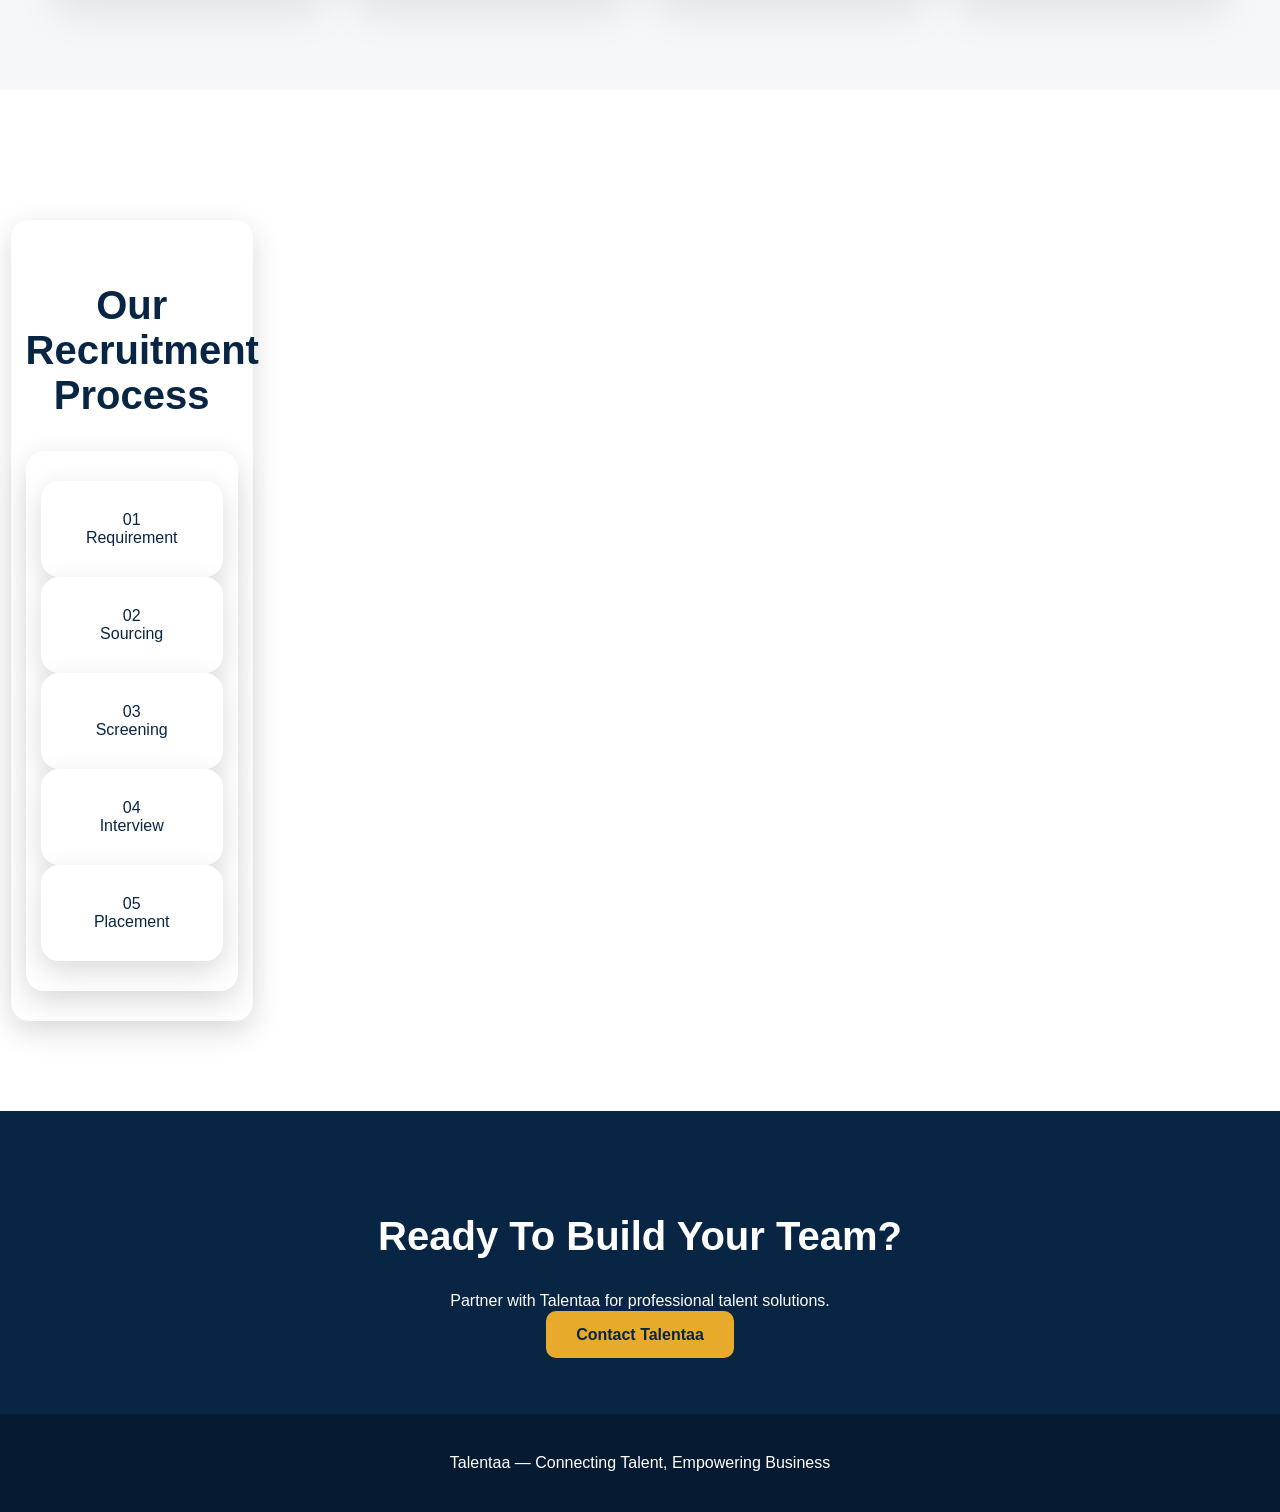
==== commit aeb43dc8: "Update index.html" ====
--- a/index.html
+++ b/index.html
@@ -4,7 +4,7 @@
 <meta charset="UTF-8">
 <meta name="viewport" content="width=device-width, initial-scale=1.0">
 <title>Talentaa | Recruitment Partner</title>
-<link rel="stylesheet" href="style.css">
+<link rel="stylesheet" href="style.css?v=4">
 </head>
 <body>
 
--- a/style.css
+++ b/style.css
@@ -166,8 +166,8 @@
 
     background:
     linear-gradient(
-    rgba(255,255,255,.92),
-    rgba(255,255,255,.92)
+    rgba(255,255,255,.30),
+    rgba(255,255,255,.30)
     ),
     url("hero.jpg");
 
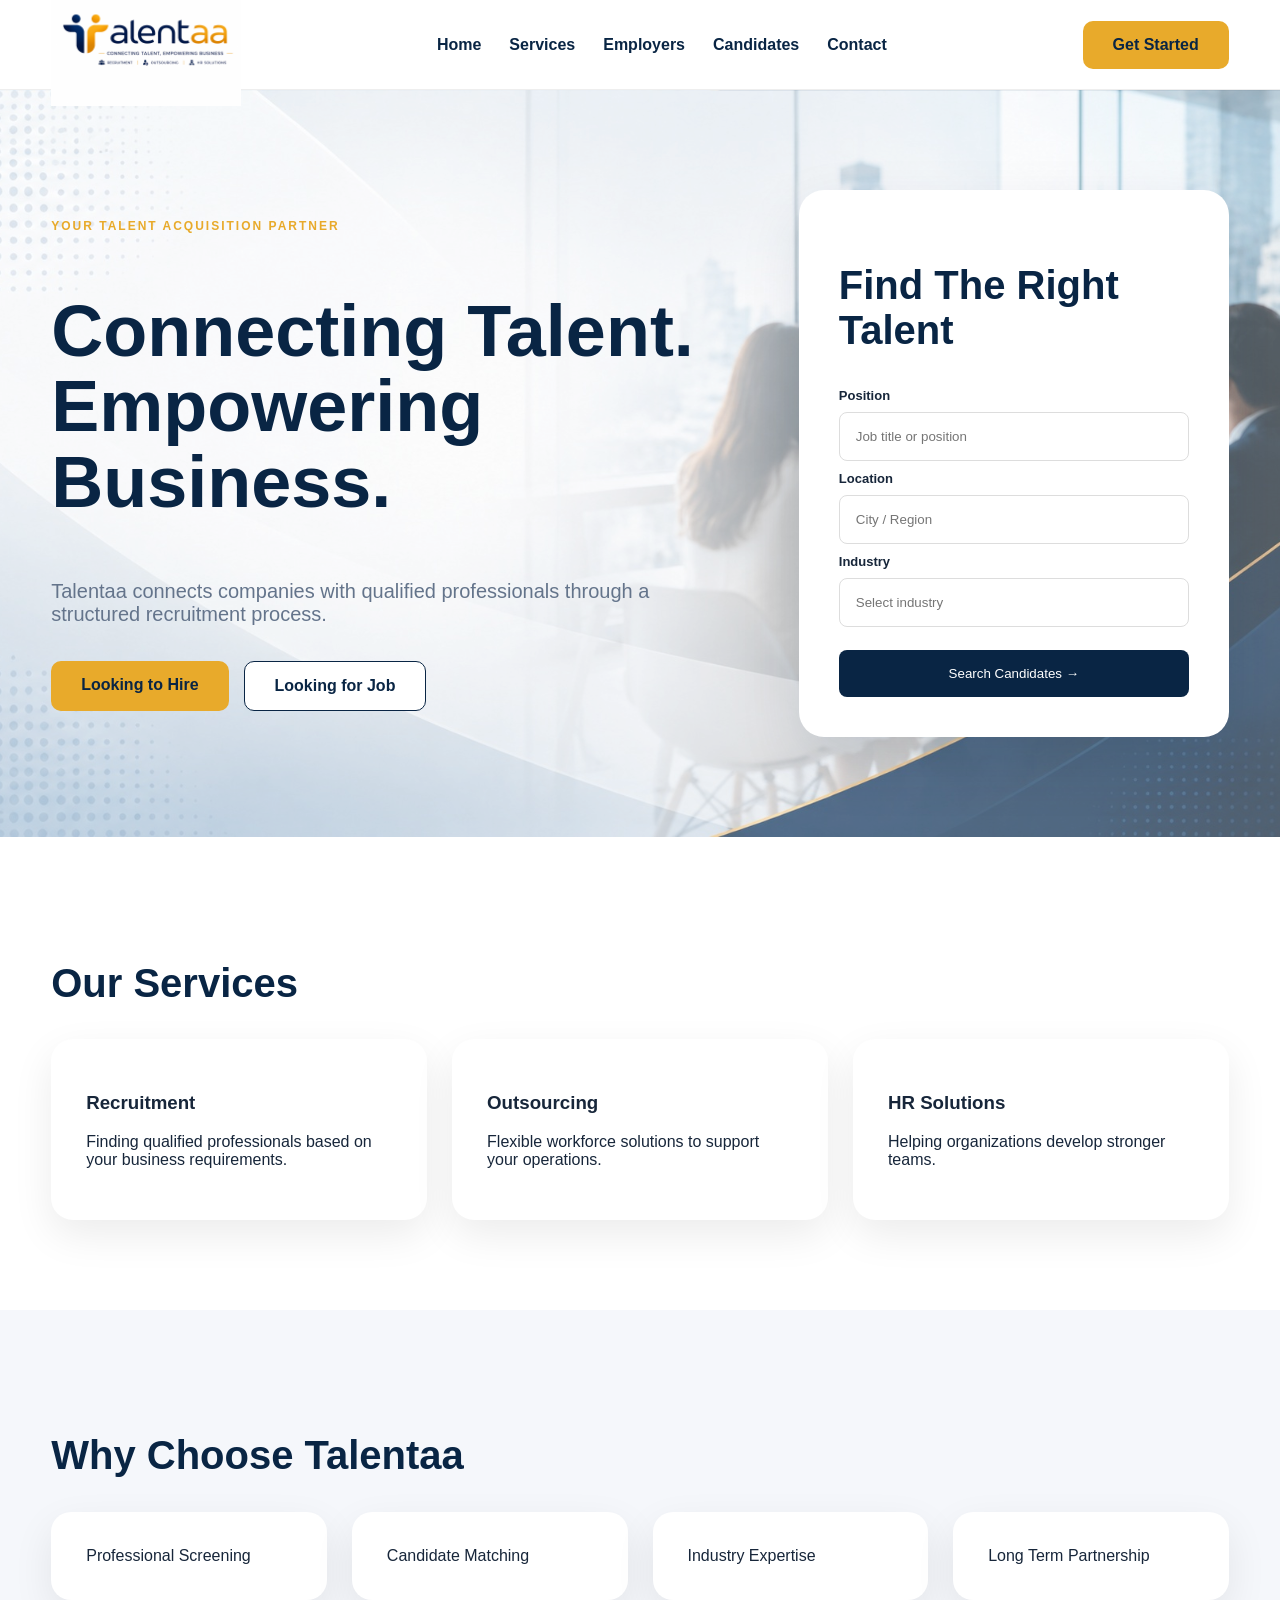
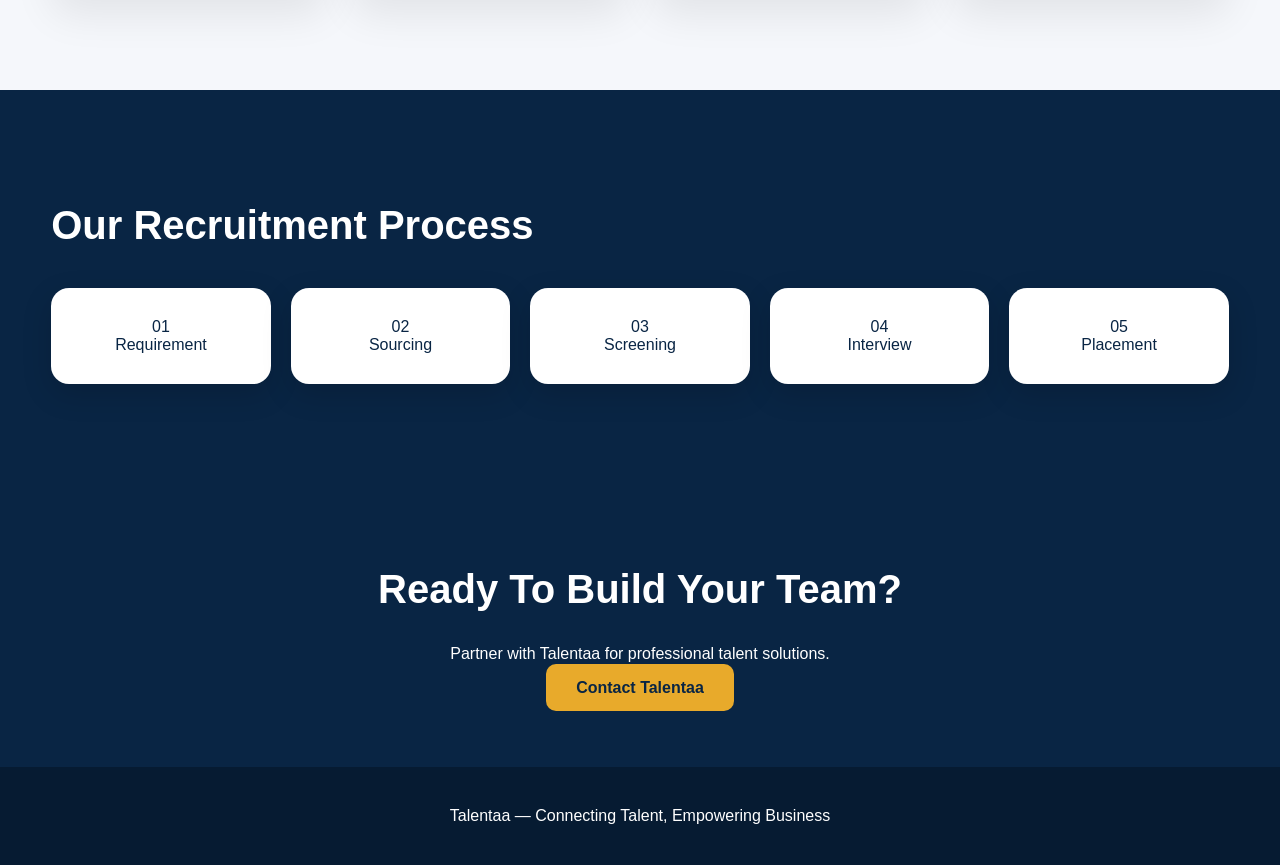
==== commit 18c2a675: "Update index.html" ====
--- a/index.html
+++ b/index.html
@@ -100,10 +100,10 @@
 </div>
 </section>
 
-<section class="process">
+<section class="process-section">
 <div class="container">
 <h2>Our Recruitment Process</h2>
-<div class="steps">
+<div class="process">
 <div>01<br>Requirement</div>
 <div>02<br>Sourcing</div>
 <div>03<br>Screening</div>
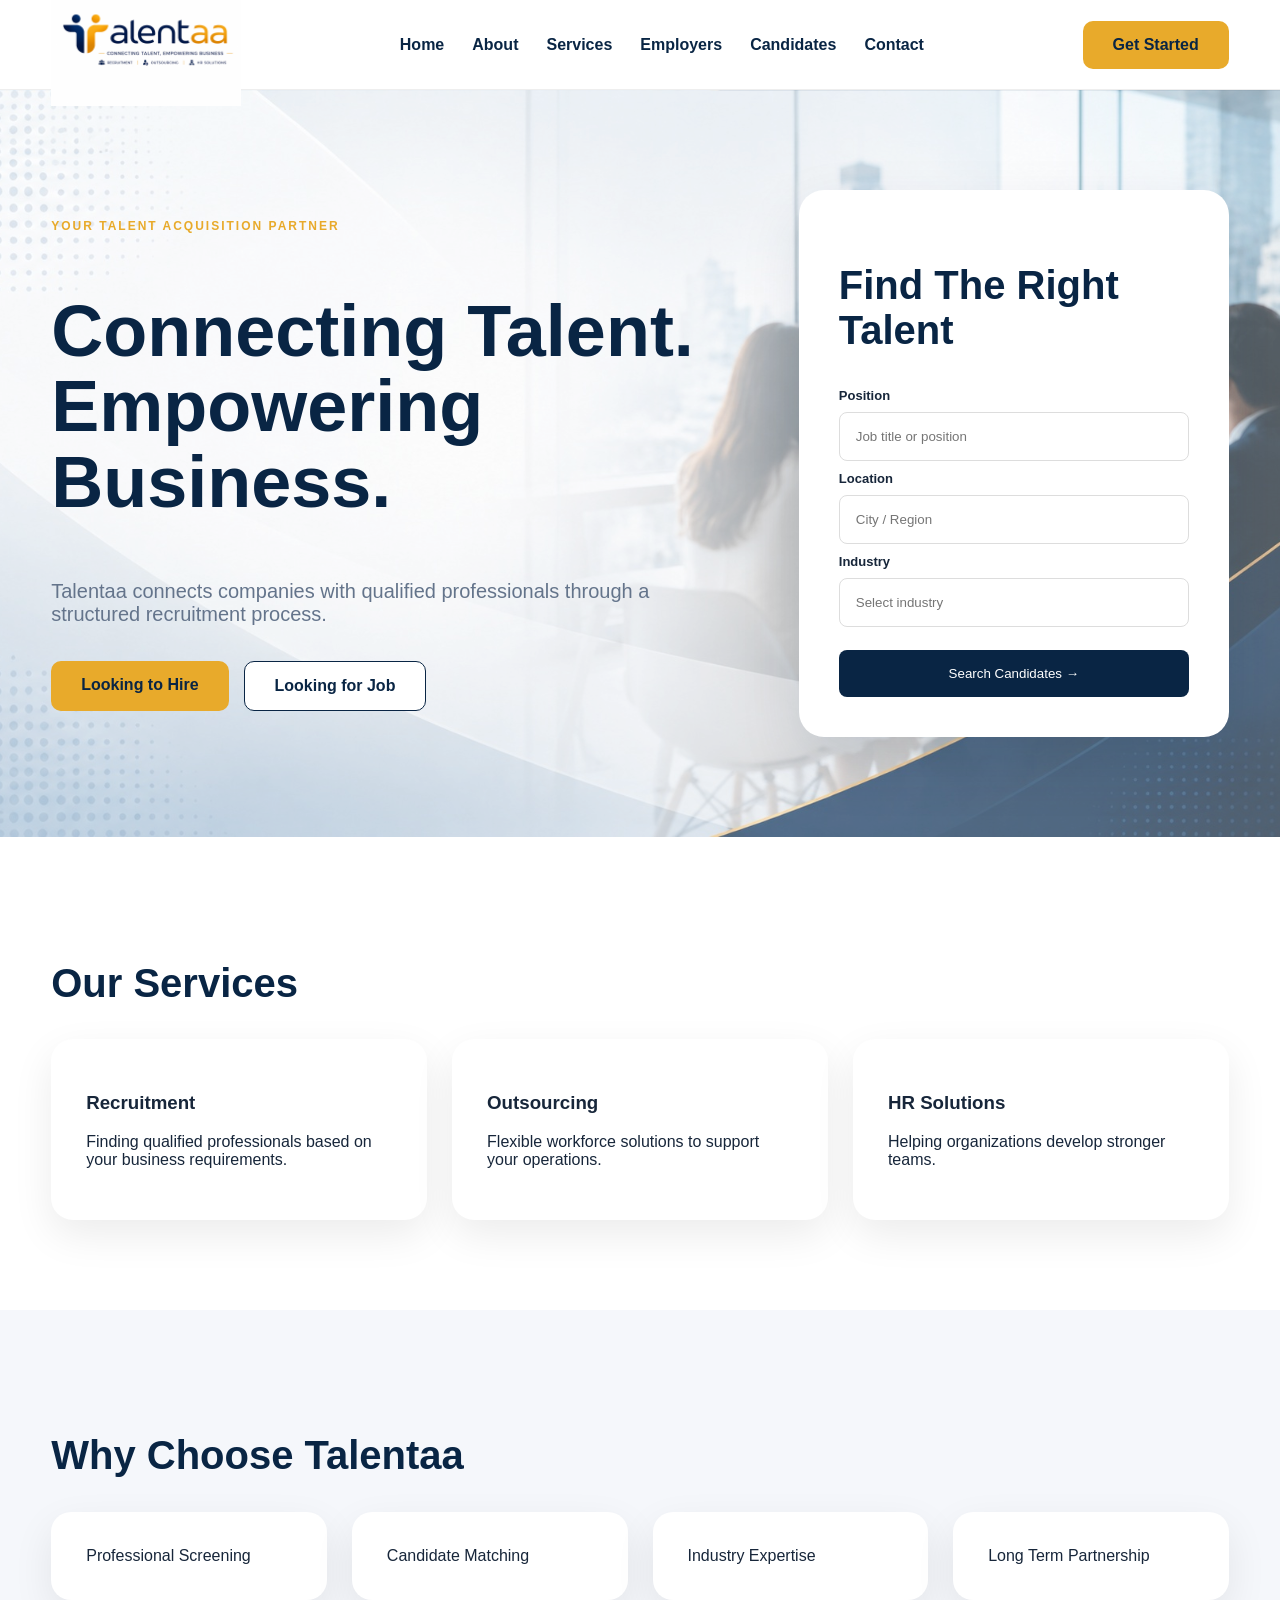
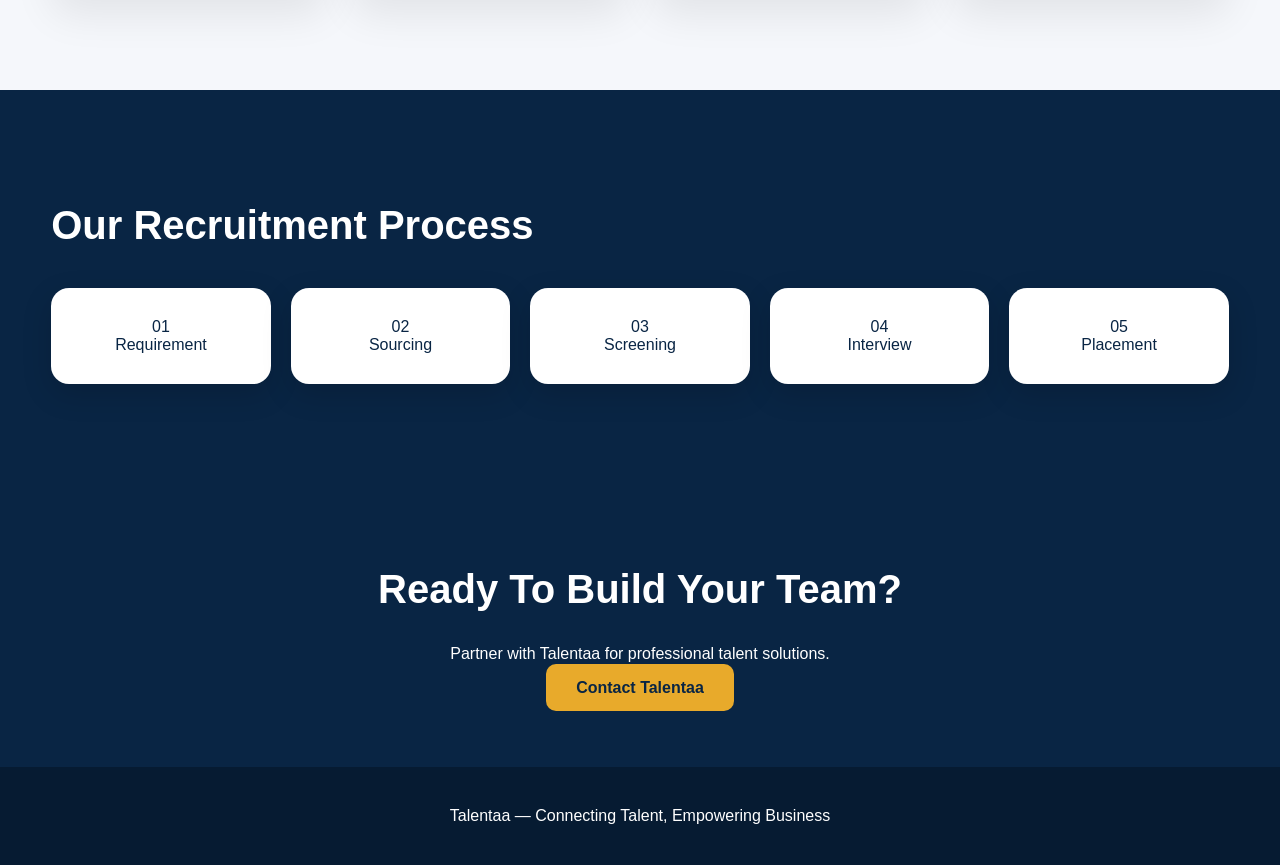
==== commit cac4e871: "Update index.html" ====
--- a/index.html
+++ b/index.html
@@ -17,6 +17,7 @@
 
 <nav>
   <a href="index.html">Home</a>
+  <a href="about.html">About</a>
   <a href="services.html">Services</a>
   <a href="employers.html">Employers</a>
   <a href="candidates.html">Candidates</a>
